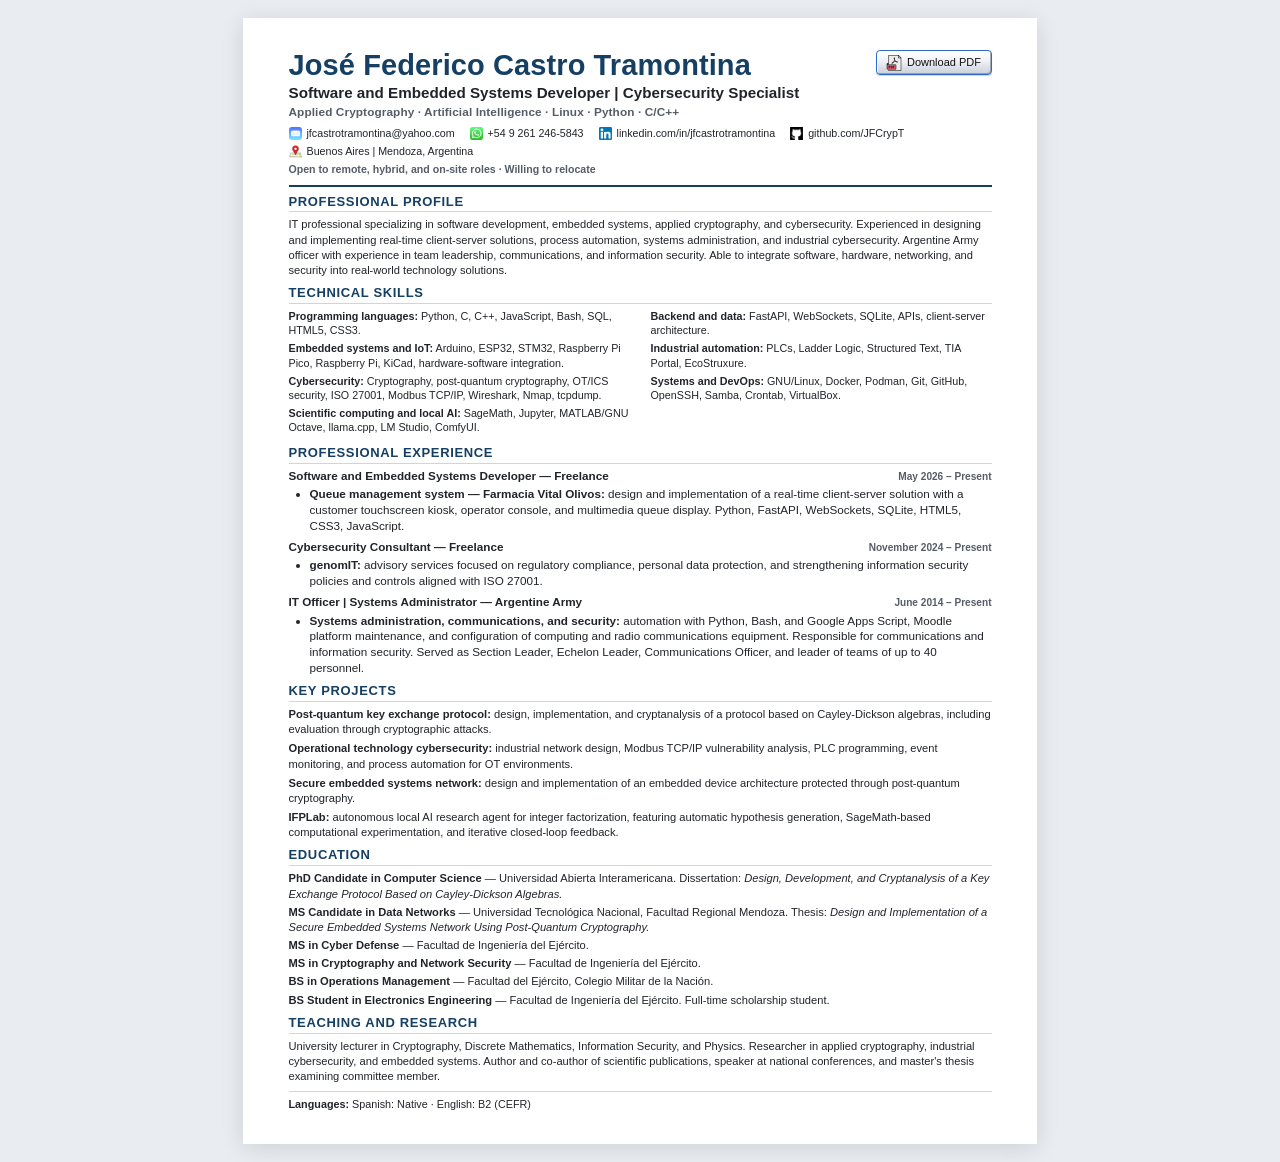
==== index_en.html @ dd617084 "Se agregaron botones de 'Descargar PDF', 'Download PDF'" ====
<!DOCTYPE html>

<html lang="en">
<head>
<meta charset="utf-8"/>
<meta content="width=device-width, initial-scale=1.0" name="viewport"/>
<meta content="José Federico Castro Tramontina's IT resume: software development, embedded systems, IoT, cybersecurity, artificial intelligence, and applied cryptography." name="description"/>
<title>IT Resume | José Federico Castro Tramontina</title>
<link href="css/style.css" rel="stylesheet"/>
<link href="css/print.css" media="print" rel="stylesheet"/>
</head>
<body>
<main class="cv">
<header class="cv-header">

<div class="header-top">
<h1>José Federico Castro Tramontina</h1>

<a
    aria-label="Download resume as PDF"
    class="pdf-download"
    download
    href="pdf/resume_english.pdf"
>
<img alt="" aria-hidden="true" src="thumbnails/pdf.png"/>
<span>Download PDF</span>
</a>
</div>

<p class="headline">
                Software and Embedded Systems Developer
                <span aria-hidden="true">|</span>
                Cybersecurity Specialist
            </p>
<p class="specialties">
                Applied Cryptography · Artificial Intelligence · Linux · Python · C/C++
            </p>
<address class="contact">
<a href="mailto:jfcastrotramontina@yahoo.com">
<img alt="" aria-hidden="true" src="thumbnails/email.png"/>
<span>jfcastrotramontina@yahoo.com</span>
</a>
<a href="https://wa.me/5492612465843">
<img alt="" aria-hidden="true" src="thumbnails/whatsapp.png"/>
<span>+54 9 261 246-5843</span>
</a>
<a href="https://www.linkedin.com/in/jfcastrotramontina/">
<img alt="" aria-hidden="true" src="thumbnails/linkedin.png"/>
<span>linkedin.com/in/jfcastrotramontina</span>
</a>
<a href="https://github.com/JFCrypT">
<img alt="" aria-hidden="true" src="thumbnails/github.png"/>
<span>github.com/JFCrypT</span>
</a>
<span class="contact-item">
<img alt="" aria-hidden="true" src="thumbnails/location.png"/>
<span>Buenos Aires | Mendoza, Argentina</span>
</span>
</address>
<p class="availability">
                Open to remote, hybrid, and on-site roles · Willing to relocate
            </p>
</header>

<section aria-labelledby="profile">
<h2 id="profile">Professional profile</h2>
<p>
                IT professional specializing in software development, embedded systems,
                applied cryptography, and cybersecurity. Experienced in designing and
                implementing real-time client-server solutions, process automation,
                systems administration, and industrial cybersecurity. Argentine Army
                officer with experience in team leadership, communications, and
                information security. Able to integrate software, hardware, networking,
                and security into real-world technology solutions.
            </p>
</section>

<section aria-labelledby="skills">
<h2 id="skills">Technical skills</h2>
<div class="skills">
<p>
<strong>Programming languages:</strong>
                    Python, C, C++, JavaScript, Bash, SQL, HTML5, CSS3.
                </p>
<p>
<strong>Backend and data:</strong>
                    FastAPI, WebSockets, SQLite, APIs, client-server architecture.
                </p>
<p>
<strong>Embedded systems and IoT:</strong>
                    Arduino, ESP32, STM32, Raspberry Pi Pico, Raspberry Pi, 
                    KiCad, hardware-software integration.
                </p>
<p>
<strong>Industrial automation:</strong>
                    PLCs, Ladder Logic, Structured Text, TIA Portal, EcoStruxure.
                </p>
<p>
<strong>Cybersecurity:</strong>
                    Cryptography, post-quantum cryptography, OT/ICS security,
                    ISO 27001, Modbus TCP/IP, Wireshark, Nmap, tcpdump.
                </p>
<p>
<strong>Systems and DevOps:</strong>
                    GNU/Linux, Docker, Podman, Git, GitHub, OpenSSH, 
                    Samba, Crontab, VirtualBox.
                </p>
<p>
<strong>Scientific computing and local AI:</strong>
                    SageMath, Jupyter, MATLAB/GNU Octave, llama.cpp,
                    LM Studio, ComfyUI.
                </p>
</div>
</section>

<section aria-labelledby="experience">
<h2 id="experience">Professional experience</h2>

<article class="entry">
<div class="entry-heading">
<h3>
                        Software and Embedded Systems Developer — Freelance
                    </h3>
<p class="date">May 2026 – Present</p>
</div>

<ul class="experience-list">
<li>
<strong>Queue management system — Farmacia Vital Olivos:</strong>
                        design and implementation of a real-time client-server solution
                        with a customer touchscreen kiosk, operator console, and multimedia
                        queue display. Python, FastAPI, WebSockets, SQLite, HTML5, CSS3,
                        JavaScript.
                    </li>
</ul>
</article>

<article class="entry">
<div class="entry-heading">
<h3>Cybersecurity Consultant — Freelance</h3>
<p class="date">November 2024 – Present</p>
</div>

<ul class="experience-list">
<li>
<strong>genomIT:</strong>
                        advisory services focused on regulatory compliance, personal data
                        protection, and strengthening information security policies and
                        controls aligned with ISO 27001.
                    </li>
</ul>
</article>

<article class="entry">
<div class="entry-heading">
<h3>
                        IT Officer | Systems Administrator — Argentine Army
                    </h3>
<p class="date">June 2014 – Present</p>
</div>

<ul class="experience-list">
<li>
<strong>Systems administration, communications, and security:</strong>
                        automation with Python, Bash, and Google Apps Script, Moodle platform
                        maintenance, and configuration of computing and radio communications
                        equipment. Responsible for communications and information security.
                        Served as Section Leader, Echelon Leader, Communications Officer, and
                        leader of teams of up to 40 personnel.
                    </li>
</ul>
</article>
</section>

<section aria-labelledby="projects">
<h2 id="projects">Key projects</h2>
<div class="projects">
<p>
<strong>
                        Post-quantum key exchange protocol:
                    </strong>
                    design, implementation, and cryptanalysis of a protocol based on
                    Cayley-Dickson algebras, including evaluation through cryptographic
                    attacks.
                </p>
<p>
<strong>
                        Operational technology cybersecurity:
                    </strong>
                    industrial network design, Modbus TCP/IP vulnerability analysis,
                    PLC programming, event monitoring, and process automation for
                    OT environments.
                </p>
<p>
<strong>
                        Secure embedded systems network:
                    </strong>
                    design and implementation of an embedded device architecture
                    protected through post-quantum cryptography.
                </p>
<p>
<strong>IFPLab:</strong>
                    autonomous local AI research agent for integer factorization,
                    featuring automatic hypothesis generation, SageMath-based
                    computational experimentation, and iterative closed-loop feedback.
                </p>
</div>
</section>

<section aria-labelledby="education">
<h2 id="education">Education</h2>
<div class="education">
<p>
<strong>PhD Candidate in Computer Science</strong>
                    — Universidad Abierta Interamericana.
                    Dissertation:
                    <em>
                        Design, Development, and Cryptanalysis of a Key Exchange
                        Protocol Based on Cayley-Dickson Algebras.
                    </em>
</p>
<p>
<strong>MS Candidate in Data Networks</strong>
                    — Universidad Tecnológica Nacional, Facultad Regional Mendoza.
                    Thesis:
                    <em>
                        Design and Implementation of a Secure Embedded Systems
                        Network Using Post-Quantum Cryptography.
                    </em>
</p>
<p>
<strong>MS in Cyber Defense</strong>
                    — Facultad de Ingeniería del Ejército.
                </p>
<p>
<strong>
                        MS in Cryptography and Network Security
                    </strong>
                    — Facultad de Ingeniería del Ejército.
                </p>
<p>
<strong>
                        BS in Operations Management
                    </strong>
                    — Facultad del Ejército, Colegio Militar de la Nación.
                </p>
<p>
<strong>BS Student in Electronics Engineering</strong>
                    — Facultad de Ingeniería del Ejército.
                    Full-time scholarship student.
                </p>
</div>
</section>

<section aria-labelledby="teaching">
<h2 id="teaching">Teaching and research</h2>
<p>
                University lecturer in Cryptography, Discrete Mathematics,
                Information Security, and Physics. Researcher in applied cryptography,
                industrial cybersecurity, and embedded systems. Author and co-author
                of scientific publications, speaker at national conferences, and
                master's thesis examining committee member.
            </p>
</section>

<footer class="cv-footer">
<p>
<strong>Languages:</strong>
                Spanish: Native · English: B2 (CEFR)
            </p>
</footer>

</main>
</body>
</html>
---- css/style.css ----
/* ==========================================================
   CV — José Federico Castro Tramontina
   Diseño sobrio, ATS-friendly y preparado para A4.
   ========================================================== */

:root {
    --text: #20242a;
    --muted: #555d68;
    --accent: #153f63;
    --rule: #cfd5db;
    --paper: #ffffff;
    --screen-bg: #e9edf1;
}

*,
*::before,
*::after {
    box-sizing: border-box;
}

html {
    font-size: 16px;
}

body {
    margin: 0;
    color: var(--text);
    background: var(--screen-bg);
    font-family: Arial, Helvetica, sans-serif;
    line-height: 1.36;
    text-rendering: optimizeLegibility;
    -webkit-font-smoothing: antialiased;
}

a {
    color: inherit;
    text-decoration: none;
}

a:hover,
a:focus-visible {
    color: var(--accent);
    text-decoration: underline;
}

/* ==========================================================
   Página A4
   ========================================================== */

.cv {
    width: 210mm;
    min-height: 297mm;
    margin: 18px auto;
    padding: 8.5mm 12mm;
    background: var(--paper);
    box-shadow: 0 4px 22px rgba(0, 0, 0, 0.12);
}

/* ==========================================================
   Encabezado
   ========================================================== */

.cv-header {
    padding-bottom: 8px;
    border-bottom: 2px solid var(--accent);
}

.header-top {
    display: flex;
    align-items: flex-start;
    justify-content: space-between;
    gap: 18px;
}

h1,
h2,
h3,
p {
    margin-top: 0;
}

h1 {
    margin-bottom: 3px;
    color: var(--accent);
    font-size: 29px;
    line-height: 1.05;
    letter-spacing: 0.1px;
}

/* ==========================================================
   Botón de descarga PDF estilo Windows XP
   ========================================================== */

.pdf-download {
    display: inline-flex;
    flex: 0 0 auto;
    align-items: center;
    justify-content: center;
    gap: 5px;

    min-width: 116px;
    height: 25px;
    margin: 0;
    padding: 2px 9px;

    color: #111111;

    background:
        linear-gradient(
            to bottom,
            #ffffff 0%,
            #fafbfd 18%,
            #edf0f5 46%,
            #dce1e8 72%,
            #cbd1da 100%
        );

    border: 1px solid #316ac5;
    border-radius: 4px;

    box-shadow:
        inset 1px 1px 0 rgba(255, 255, 255, 1),
        inset -1px -1px 0 rgba(103, 116, 136, 0.55),
        0 1px 1px rgba(0, 0, 0, 0.18);

    font-family: Arial, Helvetica, sans-serif;
    font-size: 11px;
    font-weight: 400;
    line-height: 1;

    white-space: nowrap;
    text-decoration: none;

    cursor: pointer;
    user-select: none;
}

.pdf-download img {
    width: 16px;
    height: 16px;
    flex: 0 0 16px;
    object-fit: contain;
}

.pdf-download:hover,
.pdf-download:focus-visible {
    color: #111111;

    background:
        linear-gradient(
            to bottom,
            #ffffff 0%,
            #ffffff 20%,
            #f2f6fb 48%,
            #e1eaf5 74%,
            #ccdced 100%
        );

    border-color: #0a4fa3;

    text-decoration: none;
    outline: none;
}

.pdf-download:focus-visible {
    box-shadow:
        inset 1px 1px 0 rgba(255, 255, 255, 1),
        inset -1px -1px 0 rgba(103, 116, 136, 0.55),
        0 0 0 2px rgba(49, 106, 197, 0.25);
}

.pdf-download:active {
    padding-top: 3px;
    padding-bottom: 1px;

    background:
        linear-gradient(
            to bottom,
            #c9ced7 0%,
            #dce1e8 38%,
            #eef1f5 72%,
            #fafbfc 100%
        );

    box-shadow:
        inset 1px 1px 1px rgba(45, 54, 68, 0.45),
        inset -1px -1px 0 rgba(255, 255, 255, 0.9);
}

.headline {
    margin-bottom: 3px;
    font-size: 15.2px;
    font-weight: 700;
    line-height: 1.2;
}

.specialties {
    margin-bottom: 7px;
    color: var(--muted);
    font-size: 11.8px;
    font-weight: 600;
    line-height: 1.25;
    letter-spacing: 0.1px;
}

.contact {
    display: flex;
    flex-wrap: wrap;
    gap: 5px 15px;
    margin: 0;
    font-size: 10.7px;
    font-style: normal;
    line-height: 1.25;
}

.contact a,
.contact-item {
    display: inline-flex;
    align-items: center;
    gap: 5px;
    white-space: nowrap;
}

.contact img {
    width: 13px;
    height: 13px;
    flex: 0 0 13px;
    object-fit: contain;
}

.availability {
    margin: 5px 0 0;
    color: var(--muted);
    font-size: 10.6px;
    font-weight: 600;
    line-height: 1.25;
}

/* ==========================================================
   Secciones generales
   ========================================================== */

section {
    margin-top: 8px;
}

h2 {
    margin-bottom: 5px;
    padding-bottom: 2px;
    border-bottom: 1px solid var(--rule);
    color: var(--accent);
    font-size: 13px;
    line-height: 1.15;
    letter-spacing: 0.65px;
    text-transform: uppercase;
}

h3 {
    margin-bottom: 1px;
    font-size: 11.7px;
    line-height: 1.24;
}

p {
    margin-bottom: 4px;
    font-size: 11.15px;
    line-height: 1.36;
}

/* ==========================================================
   Perfil profesional
   ========================================================== */

section[aria-labelledby="perfil"] > p {
    text-align: justify;
    text-justify: inter-word;
    hyphens: auto;
}

/* ==========================================================
   Competencias técnicas
   ========================================================== */

.skills {
    display: grid;
    grid-template-columns: 1fr 1fr;
    column-gap: 21px;
    row-gap: 1px;
}

.skills p {
    margin-bottom: 3px;
    font-size: 10.75px;
    line-height: 1.32;
}

/* ==========================================================
   Experiencia profesional
   ========================================================== */

.entry {
    margin-bottom: 6px;
    break-inside: avoid;
    page-break-inside: avoid;
}

.entry:last-child {
    margin-bottom: 0;
}

.entry-heading {
    display: flex;
    align-items: baseline;
    justify-content: space-between;
    gap: 14px;
}

.entry-heading h3 {
    flex: 1 1 auto;
}

.date {
    flex: 0 0 auto;
    margin: 0;
    color: var(--muted);
    font-size: 10.1px;
    font-weight: 700;
    line-height: 1.2;
    white-space: nowrap;
}

/*
 * Los ítems de experiencia usan exactamente el mismo tamaño
 * que los títulos de los puestos (h3). No modifica ninguna
 * otra fuente del CV.
 */

.experience-list {
    margin: 2px 0 0;
    padding-left: 21px;
}

.experience-list li {
    margin: 0;
    font-size: 11.7px;
    line-height: 1.36;
    font-weight: 400;
}

.experience-list strong {
    font-size: inherit;
    font-weight: 700;
}

/* ==========================================================
   Proyectos y formación
   ========================================================== */

.projects,
.education {
    break-inside: avoid;
    page-break-inside: avoid;
}

.projects p {
    margin-bottom: 4px;
}

.education p {
    margin-bottom: 3px;
}

/* ==========================================================
   Pie
   ========================================================== */

.cv-footer {
    margin-top: 7px;
    padding-top: 5px;
    border-top: 1px solid var(--rule);
}

.cv-footer p {
    margin: 0;
    font-size: 10.8px;
}

/* ==========================================================
   Pantallas pequeñas
   ========================================================== */

@media (max-width: 900px) {
    body {
        background: var(--paper);
    }

    .cv {
        width: 100%;
        min-height: auto;
        margin: 0;
        padding: 22px;
        box-shadow: none;
    }

    .skills {
        grid-template-columns: 1fr;
    }

    .entry-heading {
        display: block;
    }

    .date {
        margin-top: 2px;
    }
}

@media (max-width: 560px) {
    .header-top {
        flex-direction: column;
        align-items: flex-start;
        gap: 8px;
    }
}
---- css/print.css ----
@page {
    size: A4;
    margin: 0;
}

html,
body {
    width: 100%;
    height: 100%;

    margin: 0;
    padding: 0;

    overflow: hidden;

    background: #ffffff;
}

body {
    -webkit-print-color-adjust: exact;
    print-color-adjust: exact;
}

.cv {
    width: auto;
    height: 297mm;
    min-height: 297mm;
    max-height: 297mm;

    margin: 0;

    /*
     * Compensación óptica:
     * 6 mm arriba + 11 mm abajo = 17 mm totales.
     * Se conserva exactamente la misma altura útil anterior.
     */
    padding: 6mm 12mm 11mm;

    overflow: hidden;

    background: #ffffff;
    box-shadow: none;
}

/* ==========================================================
   Ocultar botón de descarga en impresión
   ========================================================== */

.pdf-download {
    display: none;
}

/* ==========================================================
   Mantener las dos columnas de competencias técnicas
   ========================================================== */

.skills {
    display: grid;
    grid-template-columns: 1fr 1fr;
    column-gap: 21px;
    row-gap: 1px;
}

/* ==========================================================
   Ajuste vertical exclusivo para impresión
   No modifica ningún tamaño de fuente
   ========================================================== */

section {
    margin-top: 7px;
}

h2 {
    margin-bottom: 4px;
}

.entry {
    margin-bottom: 5px;
}

.experience-list {
    margin-top: 1px;
}

.projects p {
    margin-bottom: 3px;
}

.education p {
    margin-bottom: 2px;
}

.cv-footer {
    margin-top: 5px;
    padding-top: 4px;
}

/* ==========================================================
   Enlaces y control de cortes
   ========================================================== */

a {
    color: inherit;
    text-decoration: none;
}

section,
article,
.projects,
.education,
.cv-footer {
    break-inside: avoid;
    page-break-inside: avoid;
}

h1,
h2,
h3,
p,
li {
    orphans: 2;
    widows: 2;
}
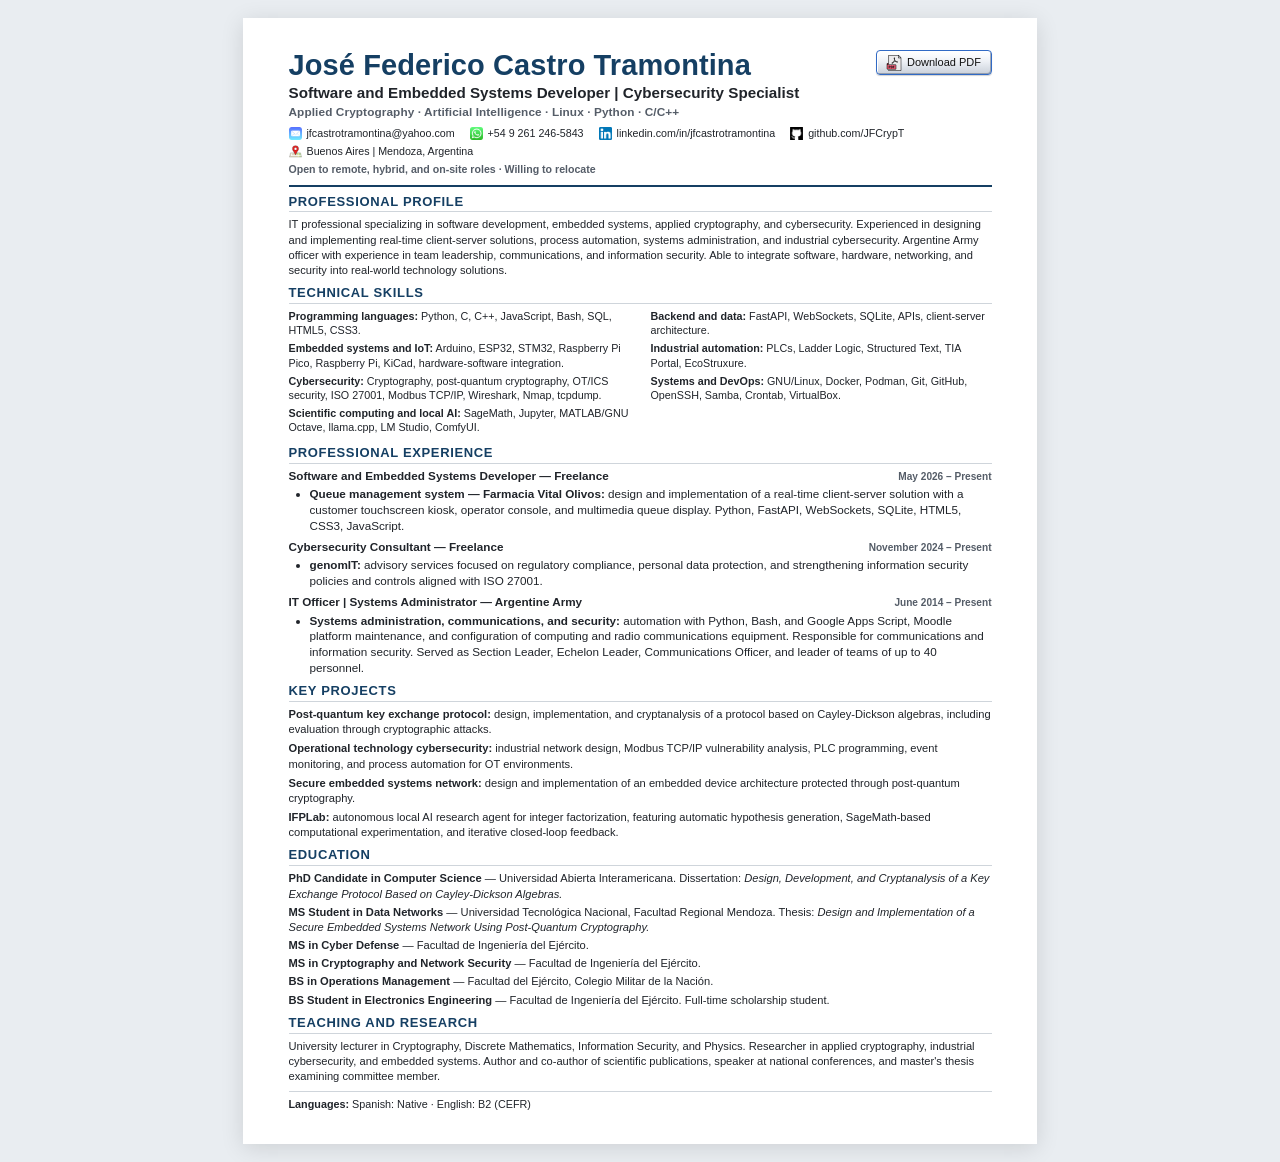
==== commit 61d33ed8: "Se cambió 'MS Candidate' por 'MS Student'" ====
--- a/index_en.html
+++ b/index_en.html
@@ -220,7 +220,7 @@
                     </em>
 </p>
 <p>
-<strong>MS Candidate in Data Networks</strong>
+<strong>MS Student in Data Networks</strong>
                     — Universidad Tecnológica Nacional, Facultad Regional Mendoza.
                     Thesis:
                     <em>
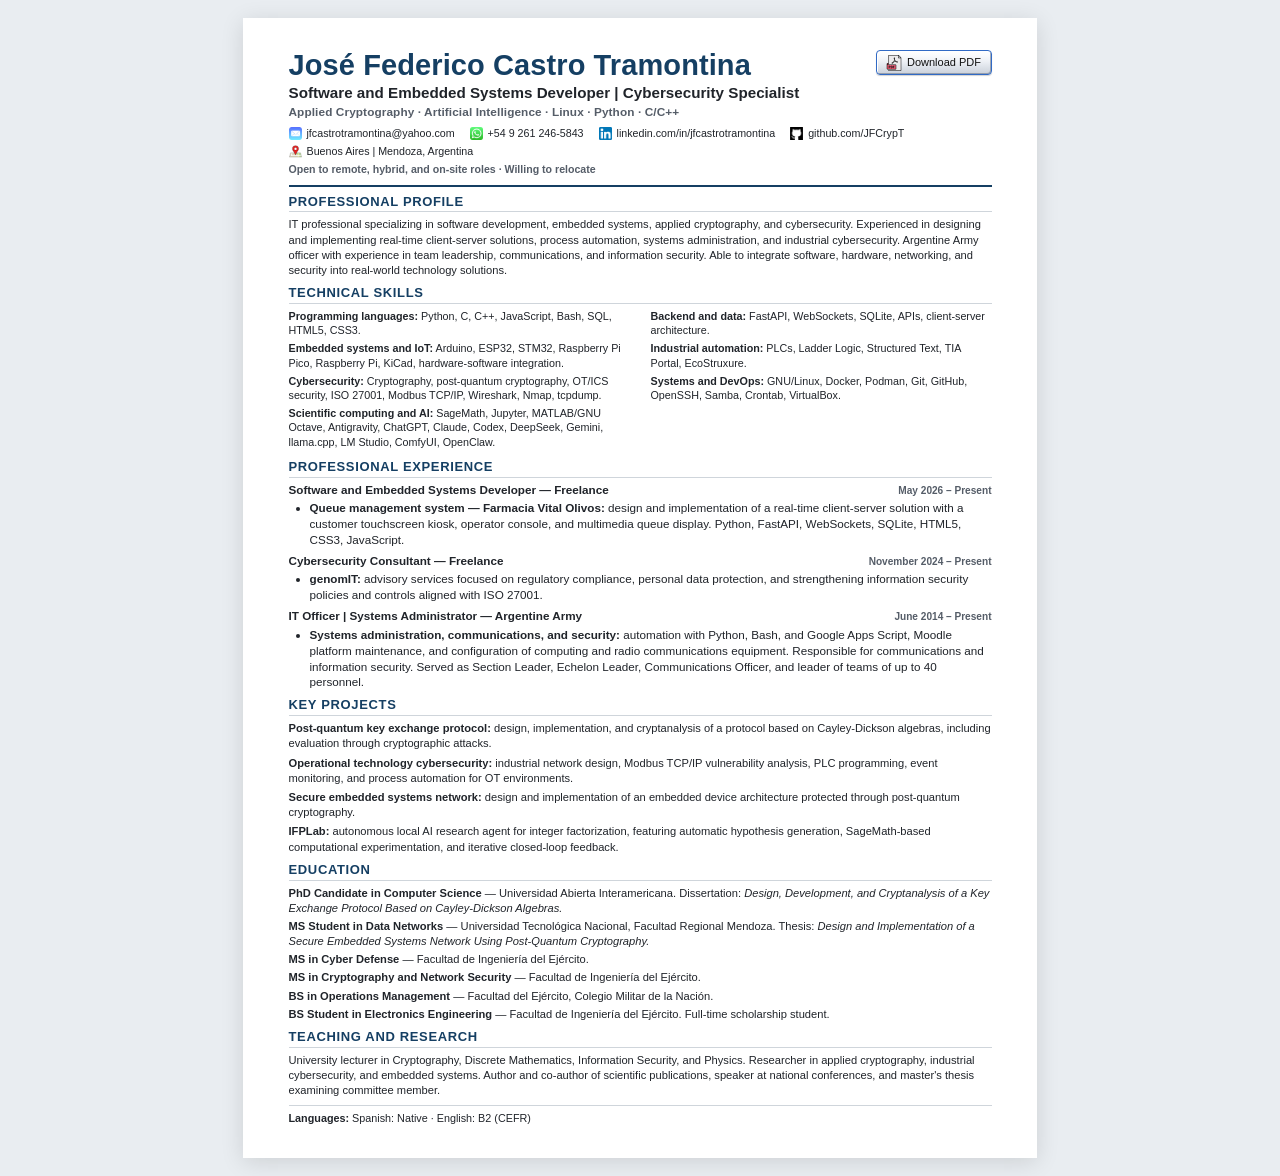
==== commit aae938b7: "Se actualizó stack tecnológico" ====
--- a/index_en.html
+++ b/index_en.html
@@ -106,9 +106,10 @@
                     Samba, Crontab, VirtualBox.
                 </p>
 <p>
-<strong>Scientific computing and local AI:</strong>
-                    SageMath, Jupyter, MATLAB/GNU Octave, llama.cpp,
-                    LM Studio, ComfyUI.
+<strong>Scientific computing and AI:</strong>
+                    SageMath, Jupyter, MATLAB/GNU Octave, Antigravity, 
+                    ChatGPT, Claude, Codex, DeepSeek, Gemini, llama.cpp,
+                    LM Studio, ComfyUI, OpenClaw.
                 </p>
 </div>
 </section>
--- a/css/print.css
+++ b/css/print.css
@@ -34,7 +34,7 @@
      * 6 mm arriba + 11 mm abajo = 17 mm totales.
      * Se conserva exactamente la misma altura útil anterior.
      */
-    padding: 6mm 12mm 11mm;
+    padding: 4mm 12mm 10mm;
 
     overflow: hidden;
 
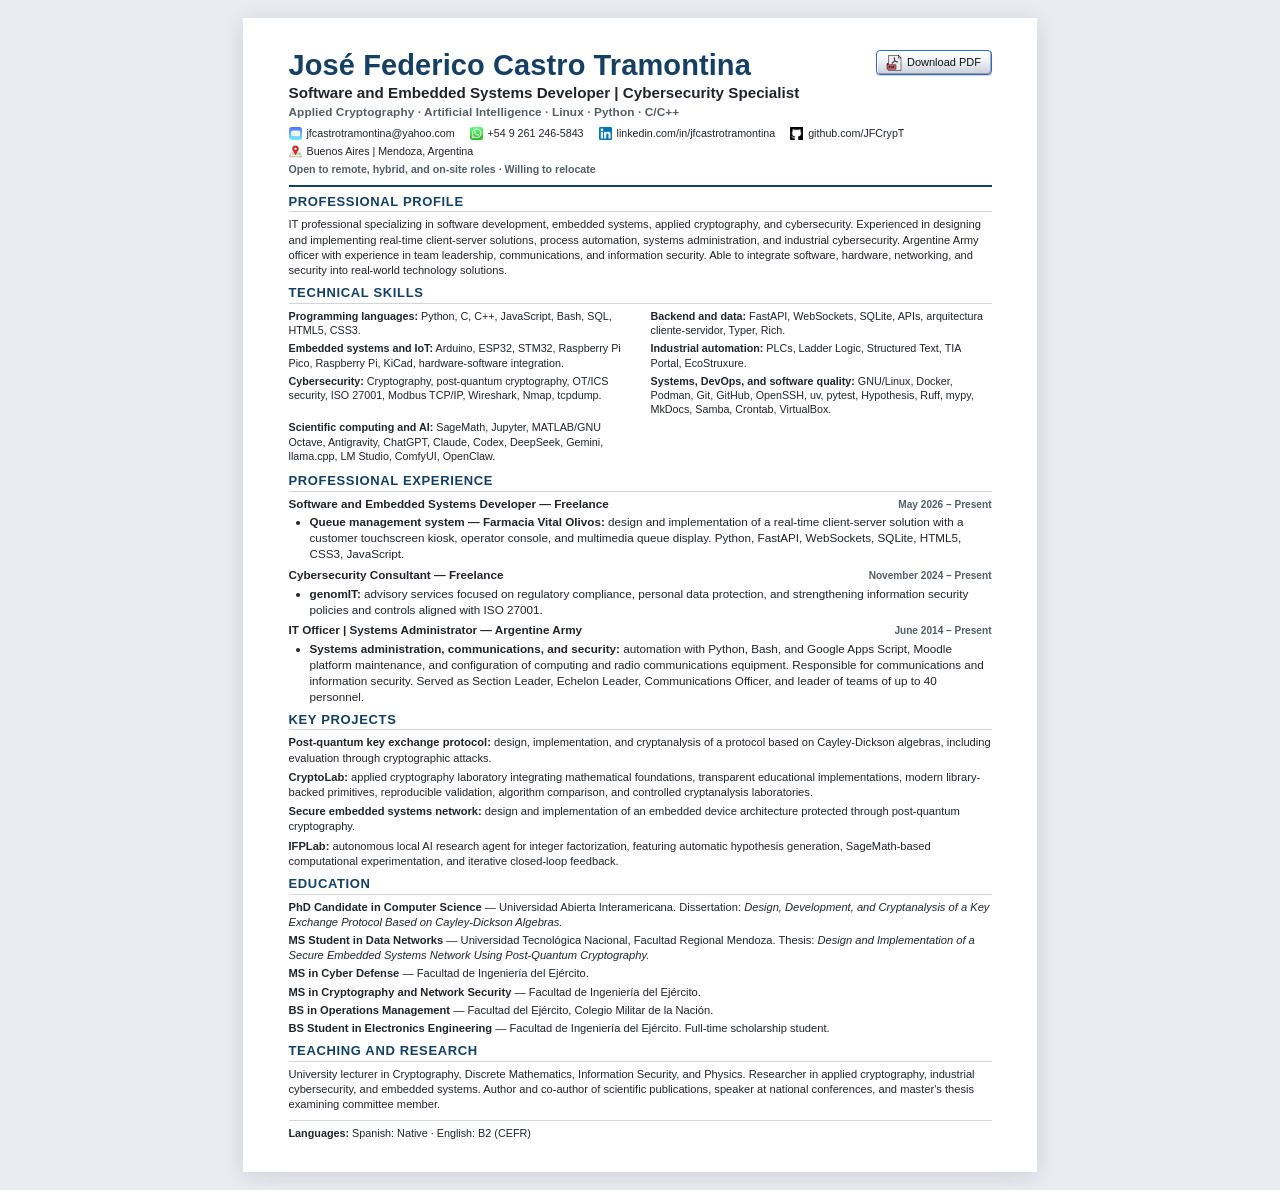
==== commit 3333f85c: "Se agregó CryptoLab y se actualizó stack tecnológico" ====
--- a/index_en.html
+++ b/index_en.html
@@ -84,7 +84,8 @@
                 </p>
 <p>
 <strong>Backend and data:</strong>
-                    FastAPI, WebSockets, SQLite, APIs, client-server architecture.
+                    FastAPI, WebSockets, SQLite, APIs, arquitectura cliente-servidor, 
+                    Typer, Rich.
                 </p>
 <p>
 <strong>Embedded systems and IoT:</strong>
@@ -97,13 +98,13 @@
                 </p>
 <p>
 <strong>Cybersecurity:</strong>
-                    Cryptography, post-quantum cryptography, OT/ICS security,
+                    Cryptography, post-quantum cryptography, OT/ICS security, 
                     ISO 27001, Modbus TCP/IP, Wireshark, Nmap, tcpdump.
                 </p>
 <p>
-<strong>Systems and DevOps:</strong>
-                    GNU/Linux, Docker, Podman, Git, GitHub, OpenSSH, 
-                    Samba, Crontab, VirtualBox.
+<strong>Systems, DevOps, and software quality:</strong>
+                    GNU/Linux, Docker, Podman, Git, GitHub, OpenSSH, uv, pytest, 
+                    Hypothesis, Ruff, mypy, MkDocs, Samba, Crontab, VirtualBox.
                 </p>
 <p>
 <strong>Scientific computing and AI:</strong>
@@ -186,11 +187,12 @@
                 </p>
 <p>
 <strong>
-                        Operational technology cybersecurity:
-                    </strong>
-                    industrial network design, Modbus TCP/IP vulnerability analysis,
-                    PLC programming, event monitoring, and process automation for
-                    OT environments.
+                        CryptoLab:
+                    </strong>
+                    applied cryptography laboratory integrating mathematical foundations, 
+                    transparent educational implementations, modern library-backed 
+                    primitives, reproducible validation, algorithm comparison, and 
+                    controlled cryptanalysis laboratories.
                 </p>
 <p>
 <strong>
--- a/css/print.css
+++ b/css/print.css
@@ -34,7 +34,7 @@
      * 6 mm arriba + 11 mm abajo = 17 mm totales.
      * Se conserva exactamente la misma altura útil anterior.
      */
-    padding: 4mm 12mm 10mm;
+    padding: 3mm 12mm 9mm;
 
     overflow: hidden;
 
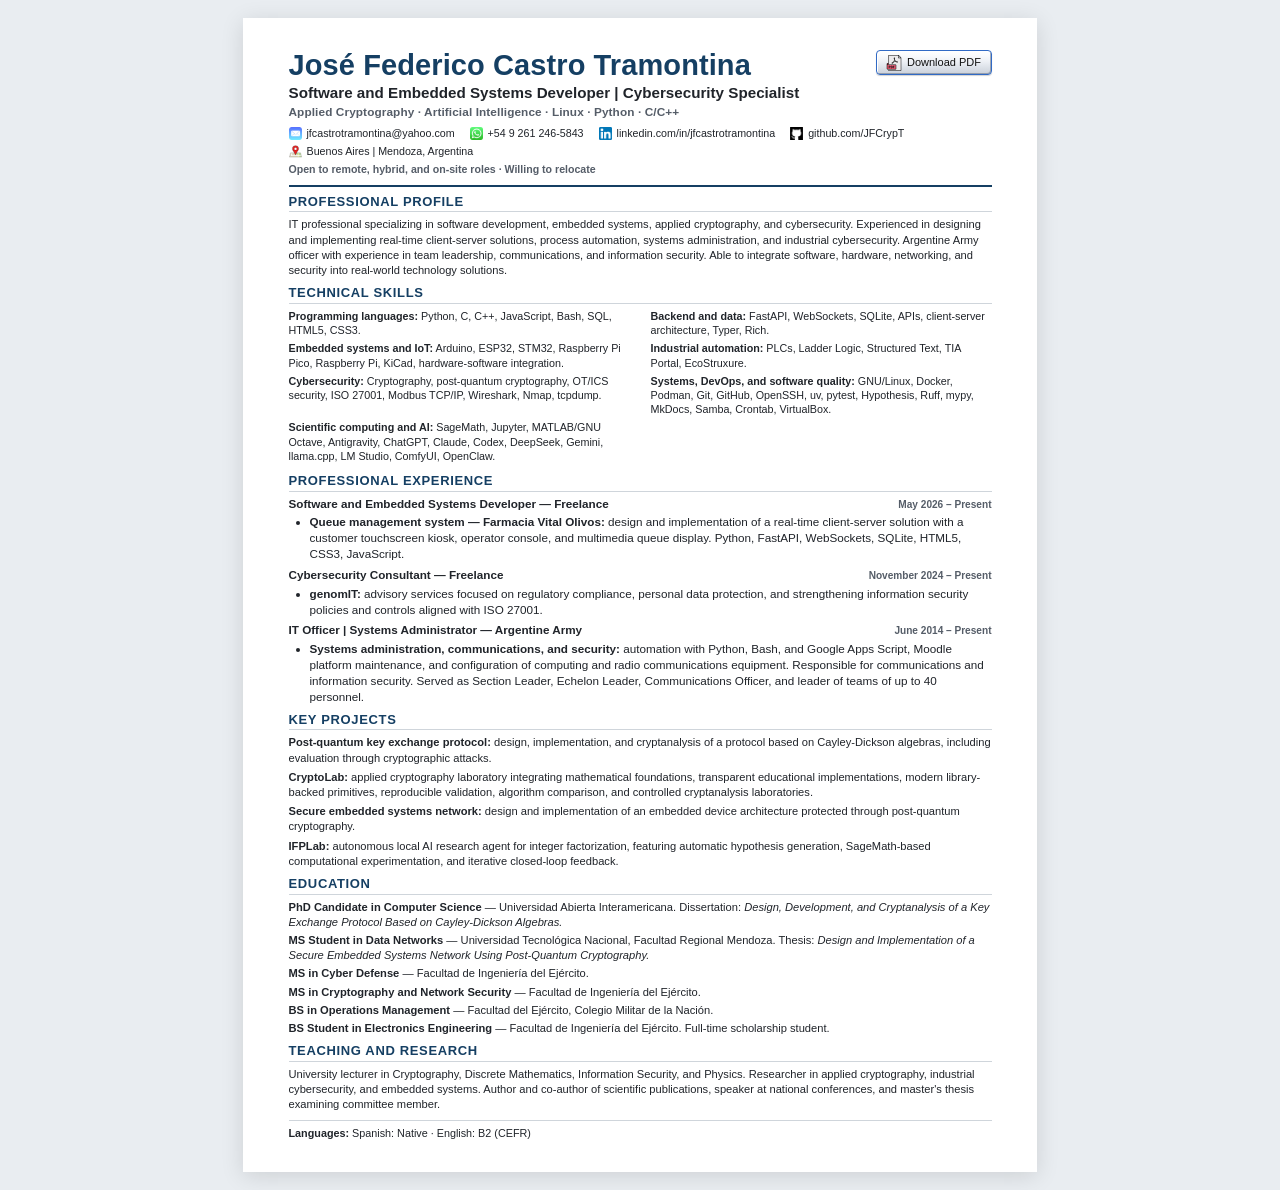
==== commit 03b08429: "Se corrigió traducción en 'Backend and data'" ====
--- a/index_en.html
+++ b/index_en.html
@@ -84,7 +84,7 @@
                 </p>
 <p>
 <strong>Backend and data:</strong>
-                    FastAPI, WebSockets, SQLite, APIs, arquitectura cliente-servidor, 
+                    FastAPI, WebSockets, SQLite, APIs, client-server architecture, 
                     Typer, Rich.
                 </p>
 <p>
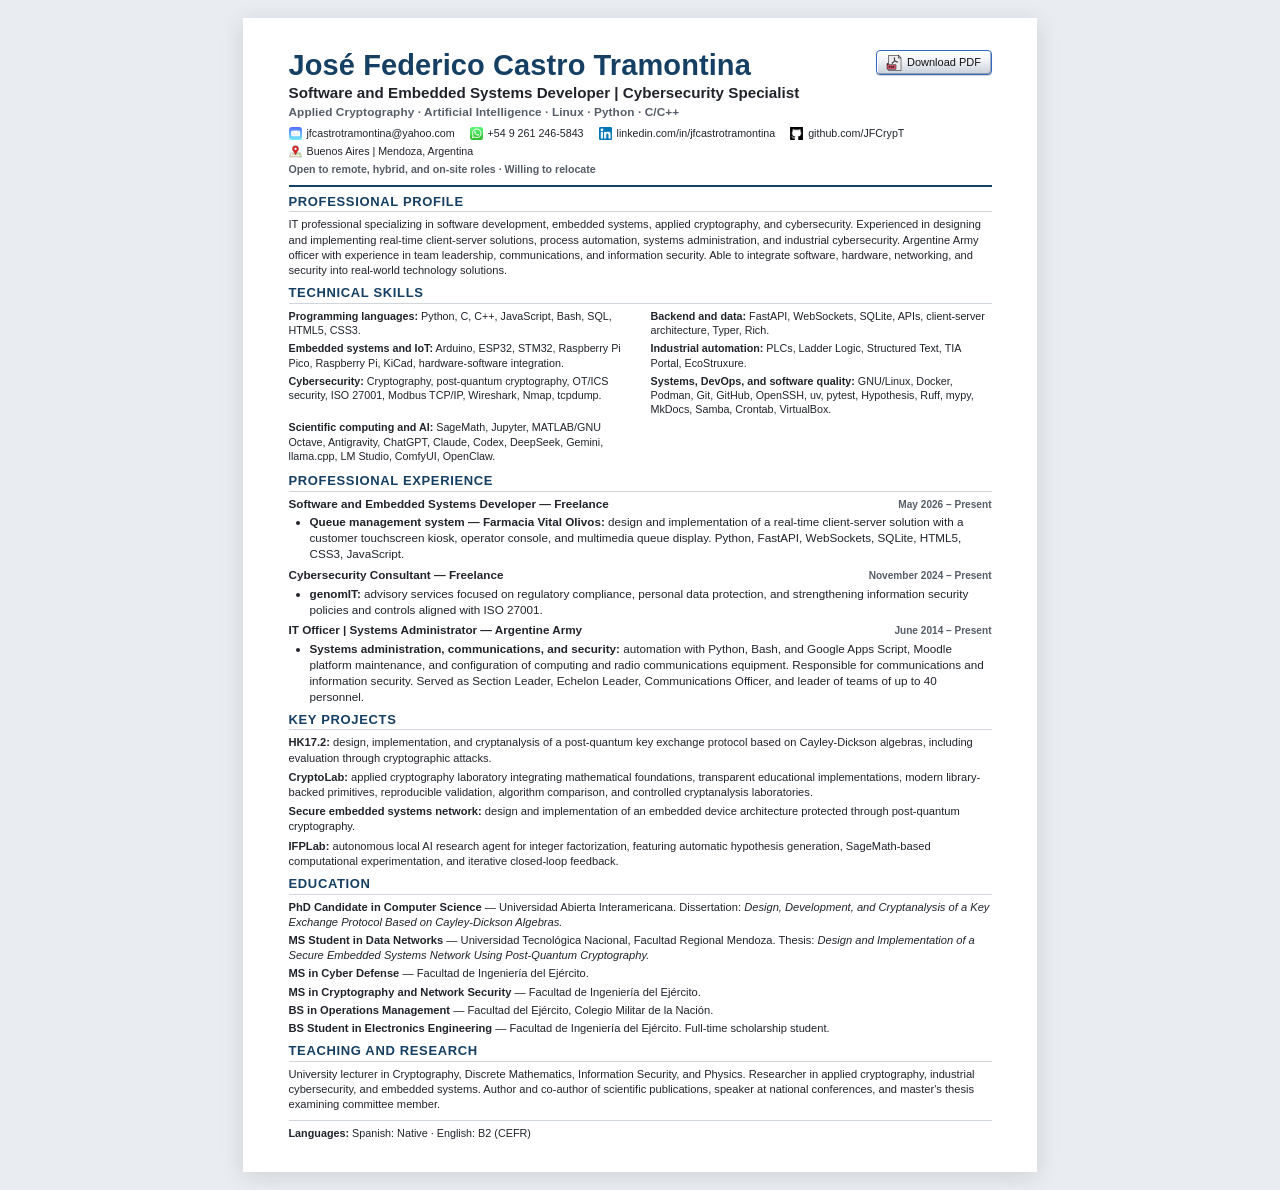
==== commit 4e2e25ee: "Se agregó nombre de proyecto: HK17.2" ====
--- a/index_en.html
+++ b/index_en.html
@@ -179,11 +179,11 @@
 <div class="projects">
 <p>
 <strong>
-                        Post-quantum key exchange protocol:
-                    </strong>
-                    design, implementation, and cryptanalysis of a protocol based on
-                    Cayley-Dickson algebras, including evaluation through cryptographic
-                    attacks.
+                        HK17.2:
+                    </strong>
+                    design, implementation, and cryptanalysis of a post-quantum key exchange 
+                    protocol based on Cayley-Dickson algebras, including evaluation through 
+                    cryptographic attacks.
                 </p>
 <p>
 <strong>
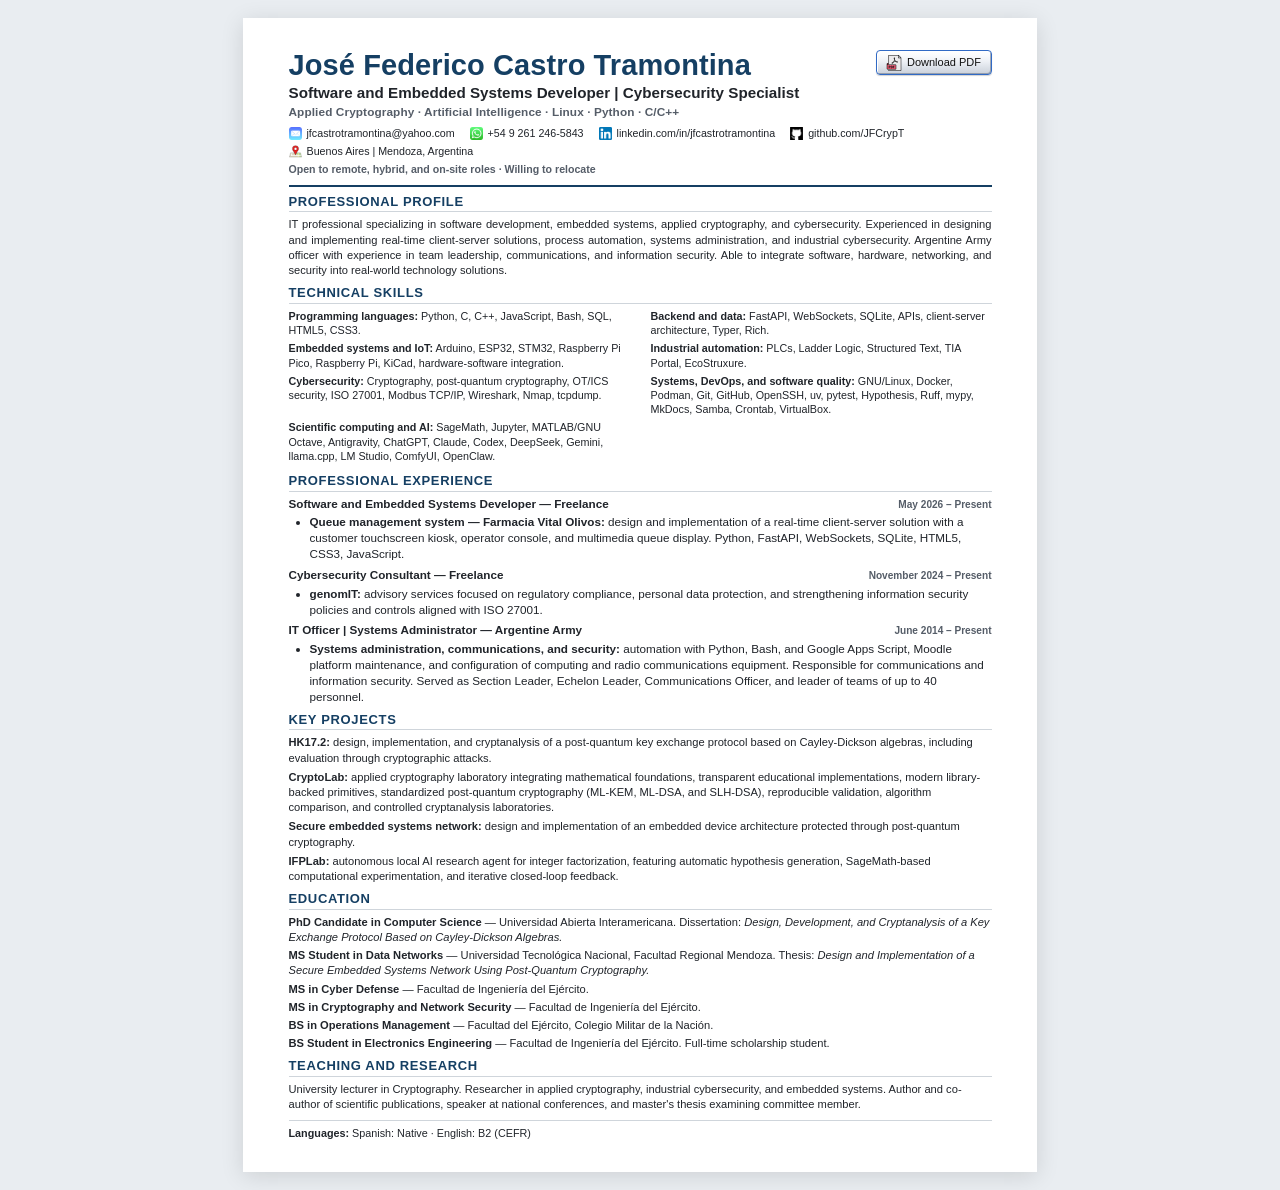
==== commit 3efc7ecc: "Se actualizó CryptoLab y docencia" ====
--- a/index_en.html
+++ b/index_en.html
@@ -190,9 +190,10 @@
                         CryptoLab:
                     </strong>
                     applied cryptography laboratory integrating mathematical foundations, 
-                    transparent educational implementations, modern library-backed 
-                    primitives, reproducible validation, algorithm comparison, and 
-                    controlled cryptanalysis laboratories.
+                    transparent educational implementations, modern library-backed primitives, 
+                    standardized post-quantum cryptography (ML-KEM, ML-DSA, and SLH-DSA), 
+                    reproducible validation, algorithm comparison, and controlled cryptanalysis 
+                    laboratories.
                 </p>
 <p>
 <strong>
@@ -258,8 +259,7 @@
 <section aria-labelledby="teaching">
 <h2 id="teaching">Teaching and research</h2>
 <p>
-                University lecturer in Cryptography, Discrete Mathematics,
-                Information Security, and Physics. Researcher in applied cryptography,
+                University lecturer in Cryptography. Researcher in applied cryptography,
                 industrial cybersecurity, and embedded systems. Author and co-author
                 of scientific publications, speaker at national conferences, and
                 master's thesis examining committee member.
--- a/css/style.css
+++ b/css/style.css
@@ -271,7 +271,8 @@
    Perfil profesional
    ========================================================== */
 
-section[aria-labelledby="perfil"] > p {
+section[aria-labelledby="perfil"] > p,
+section[aria-labelledby="profile"] > p {
     text-align: justify;
     text-justify: inter-word;
     hyphens: auto;
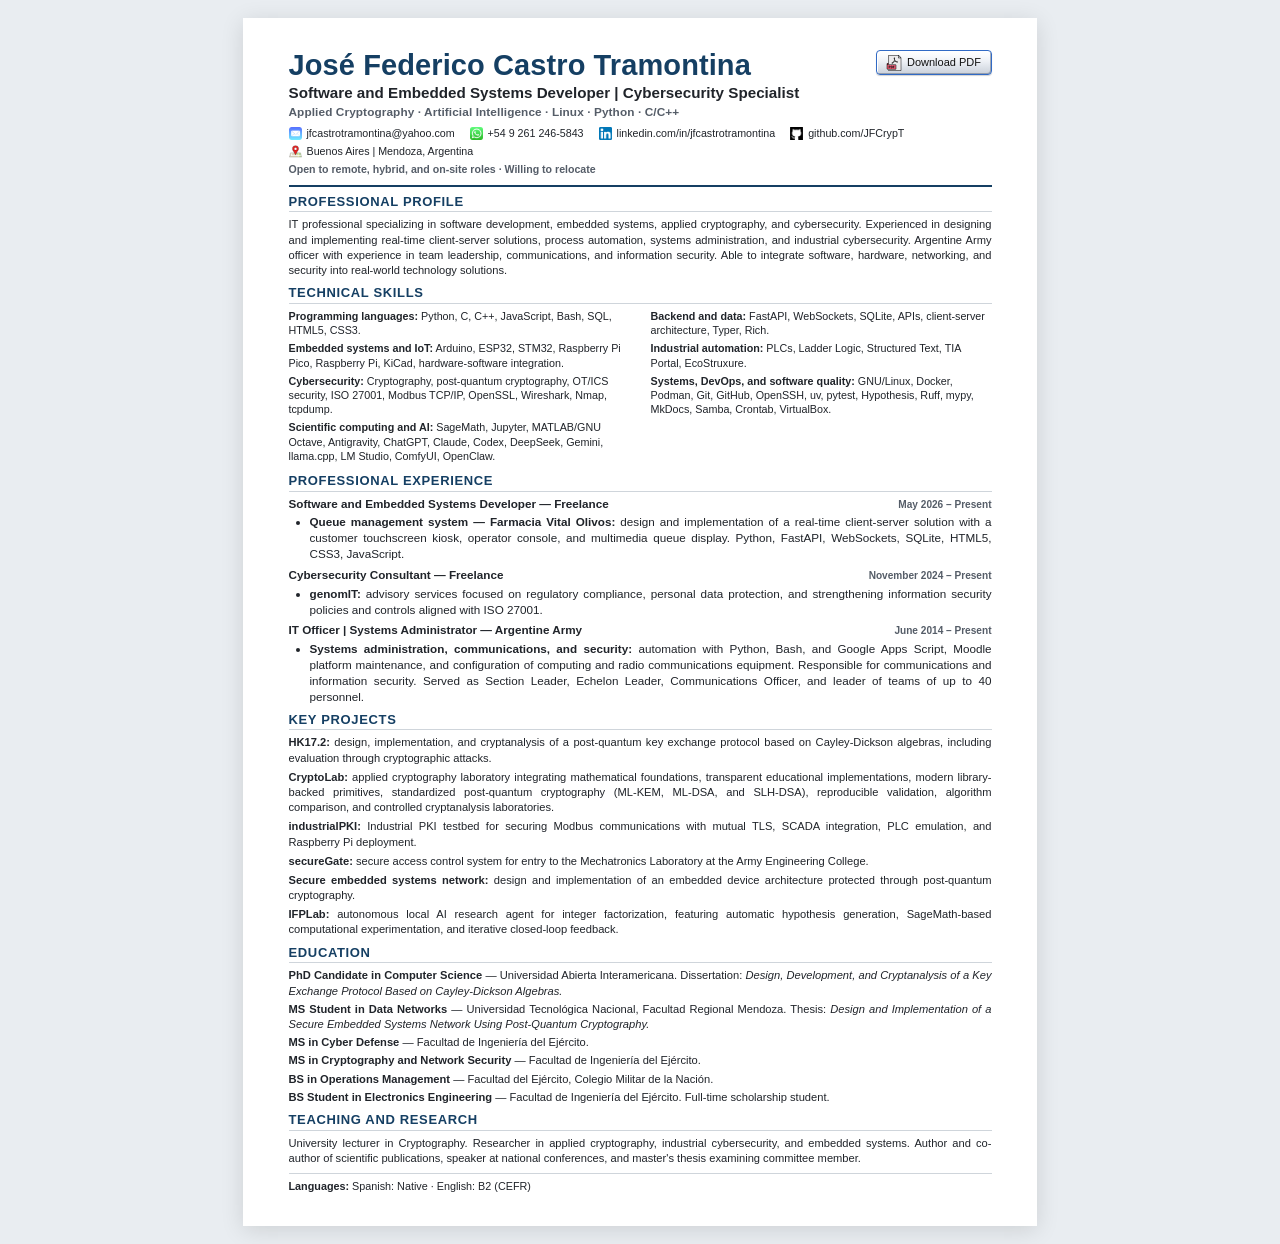
==== commit 889b5f38: "Actualiza proyectos, OpenSSL y ajusta el CV IT" ====
--- a/index_en.html
+++ b/index_en.html
@@ -99,7 +99,7 @@
 <p>
 <strong>Cybersecurity:</strong>
                     Cryptography, post-quantum cryptography, OT/ICS security, 
-                    ISO 27001, Modbus TCP/IP, Wireshark, Nmap, tcpdump.
+                    ISO 27001, Modbus TCP/IP, OpenSSL, Wireshark, Nmap, tcpdump.
                 </p>
 <p>
 <strong>Systems, DevOps, and software quality:</strong>
@@ -197,6 +197,20 @@
                 </p>
 <p>
 <strong>
+                        industrialPKI:
+                    </strong>
+                    Industrial PKI testbed for securing Modbus communications with mutual TLS,
+                    SCADA integration, PLC emulation, and Raspberry Pi deployment.
+                </p>
+<p>
+<strong>
+                        secureGate:
+                    </strong>
+                    secure access control system for entry to the Mechatronics Laboratory at the
+                    Army Engineering College.
+                </p>
+<p>
+<strong>
                         Secure embedded systems network:
                     </strong>
                     design and implementation of an embedded device architecture
--- a/css/style.css
+++ b/css/style.css
@@ -272,7 +272,12 @@
    ========================================================== */
 
 section[aria-labelledby="perfil"] > p,
-section[aria-labelledby="profile"] > p {
+section[aria-labelledby="profile"] > p,
+.experience-list li,
+.projects p,
+.education p,
+section[aria-labelledby="docencia"] > p,
+section[aria-labelledby="teaching"] > p {
     text-align: justify;
     text-justify: inter-word;
     hyphens: auto;
--- a/css/print.css
+++ b/css/print.css
@@ -31,10 +31,10 @@
 
     /*
      * Compensación óptica:
-     * 6 mm arriba + 11 mm abajo = 17 mm totales.
-     * Se conserva exactamente la misma altura útil anterior.
+     * Ajuste vertical para conservar el CV completo en una sola hoja A4
+     * sin reducir tamaños de fuente.
      */
-    padding: 3mm 12mm 9mm;
+    padding: 3mm 12mm 5mm;
 
     overflow: hidden;
 
@@ -67,15 +67,15 @@
    ========================================================== */
 
 section {
-    margin-top: 7px;
+    margin-top: 6px;
 }
 
 h2 {
-    margin-bottom: 4px;
+    margin-bottom: 3px;
 }
 
 .entry {
-    margin-bottom: 5px;
+    margin-bottom: 4px;
 }
 
 .experience-list {
@@ -83,16 +83,16 @@
 }
 
 .projects p {
-    margin-bottom: 3px;
+    margin-bottom: 2px;
 }
 
 .education p {
-    margin-bottom: 2px;
+    margin-bottom: 1px;
 }
 
 .cv-footer {
-    margin-top: 5px;
-    padding-top: 4px;
+    margin-top: 3px;
+    padding-top: 2px;
 }
 
 /* ==========================================================
